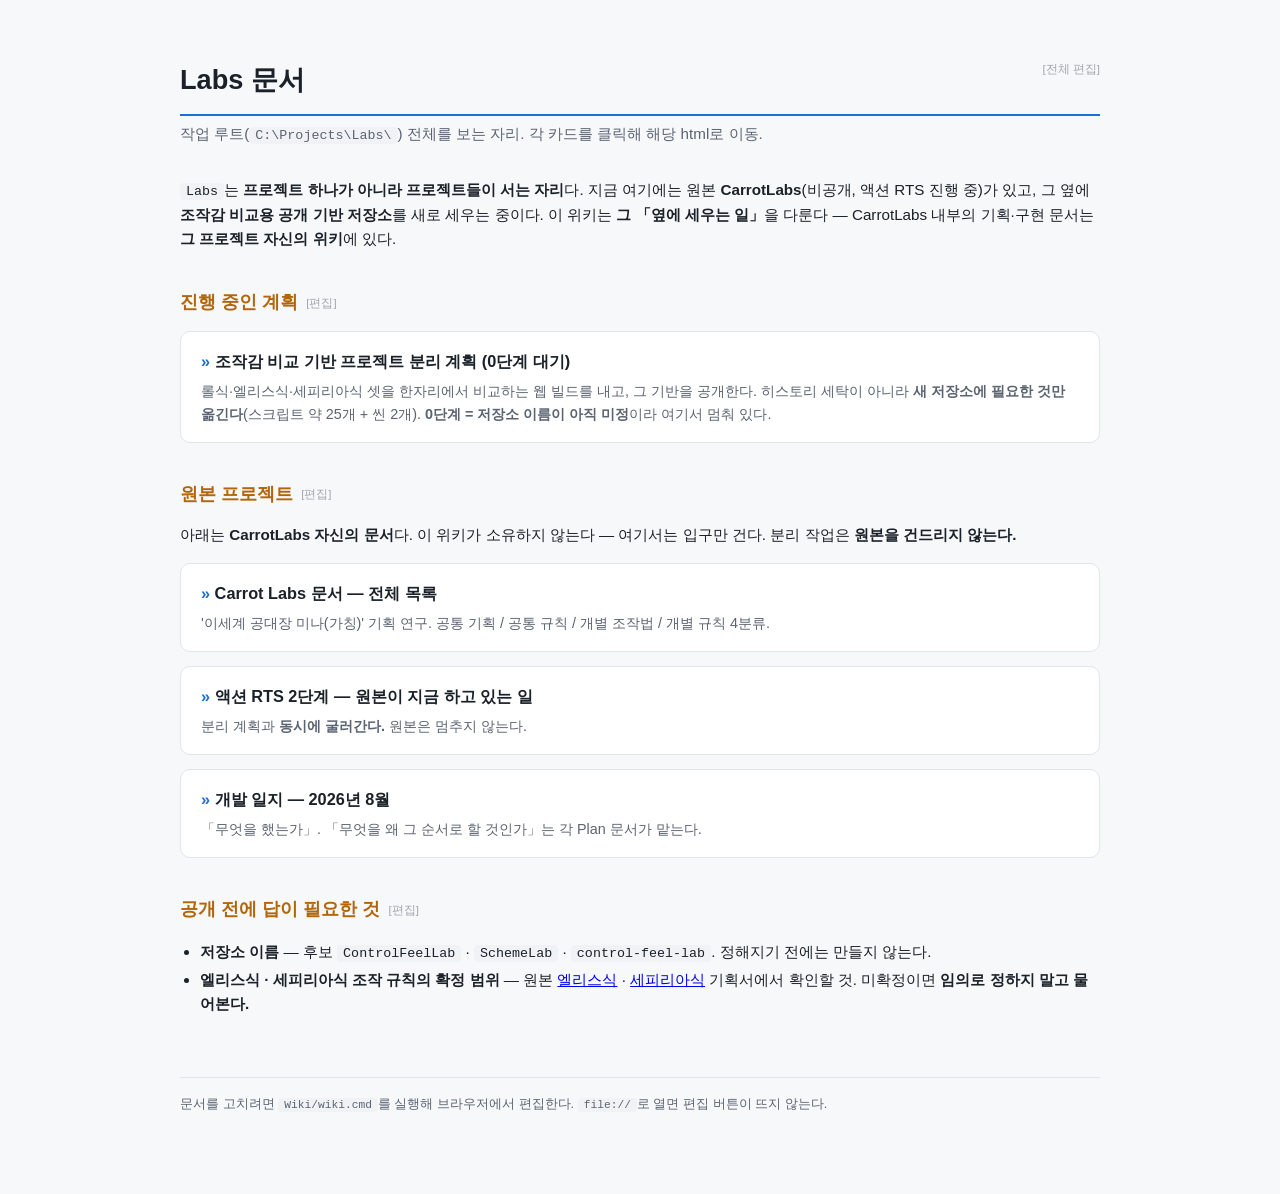
==== Wiki/index.html @ da0cc62c "루트 위키 세우기 — 분리 계획 문서화 plan.html을 Wiki/Plan.html로 옮기고 CarrotLabs/Wiki의 스타일·편집기를 그대로 재사용한다. 경로 표기를 Pra" ====
<!DOCTYPE html>
<html lang="ko">
<head>
<meta charset="UTF-8">
<title>Labs 문서</title>
<link rel="stylesheet" href="wiki.css">
<script src="wiki-edit.js" defer></script>
<style>
  h2{ font-size:1.15rem; margin:36px 0 4px; color:var(--accent2); }
</style>
</head>
<body>

<h1>Labs 문서</h1>
<div class="sub">작업 루트(<code>C:\Projects\Labs\</code>) 전체를 보는 자리. 각 카드를 클릭해 해당 html로 이동.</div>

<p>
<code>Labs</code>는 <b>프로젝트 하나가 아니라 프로젝트들이 서는 자리</b>다.
지금 여기에는 원본 <b>CarrotLabs</b>(비공개, 액션 RTS 진행 중)가 있고,
그 옆에 <b>조작감 비교용 공개 기반 저장소</b>를 새로 세우는 중이다.
이 위키는 <b>그 「옆에 세우는 일」</b>을 다룬다 &mdash;
CarrotLabs 내부의 기획·구현 문서는 <b>그 프로젝트 자신의 위키</b>에 있다.
</p>

<h2>진행 중인 계획</h2>

<a class="card" href="Plan.html">
  <div class="title">조작감 비교 기반 프로젝트 분리 계획 <b>(0단계 대기)</b></div>
  <div class="desc">롤식·엘리스식·세피리아식 셋을 한자리에서 비교하는 웹 빌드를 내고, 그 기반을 공개한다.
    히스토리 세탁이 아니라 <b>새 저장소에 필요한 것만 옮긴다</b>(스크립트 약 25개 + 씬 2개).
    <b>0단계 = 저장소 이름이 아직 미정</b>이라 여기서 멈춰 있다.</div>
</a>

<h2>원본 프로젝트</h2>

<p>아래는 <b>CarrotLabs 자신의 문서</b>다. 이 위키가 소유하지 않는다 &mdash; 여기서는 입구만 건다.
분리 작업은 <b>원본을 건드리지 않는다.</b></p>

<a class="card" href="../CarrotLabs/Wiki/index.html">
  <div class="title">Carrot Labs 문서 &mdash; 전체 목록</div>
  <div class="desc">'이세계 공대장 미나(가칭)' 기획 연구. 공통 기획 / 공통 규칙 / 개별 조작법 / 개별 규칙 4분류.</div>
</a>

<a class="card" href="../CarrotLabs/Wiki/Plan.html">
  <div class="title">액션 RTS 2단계 &mdash; 원본이 지금 하고 있는 일</div>
  <div class="desc">분리 계획과 <b>동시에 굴러간다.</b> 원본은 멈추지 않는다.</div>
</a>

<a class="card" href="../CarrotLabs/Wiki/DevLog08.html">
  <div class="title">개발 일지 &mdash; 2026년 8월</div>
  <div class="desc">「무엇을 했는가」. 「무엇을 왜 그 순서로 할 것인가」는 각 Plan 문서가 맡는다.</div>
</a>

<h2>공개 전에 답이 필요한 것</h2>

<ul>
  <li><b>저장소 이름</b> &mdash; 후보 <code>ControlFeelLab</code> · <code>SchemeLab</code> · <code>control-feel-lab</code>.
    정해지기 전에는 만들지 않는다.</li>
  <li><b>엘리스식 · 세피리아식 조작 규칙의 확정 범위</b> &mdash;
    원본 <a href="../CarrotLabs/Wiki/KeyboardMoveKeyboardSkill_Plan.html">엘리스식</a> ·
    <a href="../CarrotLabs/Wiki/KeyboardMoveMouseAttack_Plan.html">세피리아식</a> 기획서에서 확인할 것.
    미확정이면 <b>임의로 정하지 말고 물어본다.</b></li>
</ul>

<footer>
문서를 고치려면 <code>Wiki/wiki.cmd</code>를 실행해 브라우저에서 편집한다.
<code>file://</code>로 열면 편집 버튼이 뜨지 않는다.
</footer>

</body>
</html>
---- Wiki/wiki.css ----
:root{
  --bg:#0f1216; --panel:#171b21; --text:#e6e9ee; --muted:#93a0b3;
  --accent:#7cc6ff; --accent2:#ffb86b; --line:#2a303a; --code:#1d232b;
}
@media (prefers-color-scheme: light){
  :root{ --bg:#f7f8fa; --panel:#ffffff; --text:#1b2129; --muted:#5b6472;
    --accent:#1c6fd6; --accent2:#b4650a; --line:#e2e5ea; --code:#f0f2f5; }
}
:root[data-theme="dark"]{
  --bg:#0f1216; --panel:#171b21; --text:#e6e9ee; --muted:#93a0b3;
  --accent:#7cc6ff; --accent2:#ffb86b; --line:#2a303a; --code:#1d232b;
}
:root[data-theme="light"]{
  --bg:#f7f8fa; --panel:#ffffff; --text:#1b2129; --muted:#5b6472;
  --accent:#1c6fd6; --accent2:#b4650a; --line:#e2e5ea; --code:#f0f2f5;
}
body{ background:var(--bg); color:var(--text); font-family:-apple-system,"Segoe UI",Pretendard,sans-serif;
  line-height:1.6; max-width:920px; margin:0 auto; padding:40px 24px 80px; }
h1{ font-size:1.7rem; border-bottom:2px solid var(--accent); padding-bottom:12px; margin-bottom:6px;}
.sub{ color:var(--muted); margin-bottom:32px; font-size:0.95rem;}
h2{ font-size:1.25rem; margin-top:44px; color:var(--accent); }
h3{ font-size:1.02rem; margin-top:22px; color:var(--text);}
p, li{ font-size:0.95rem; }
.card{ background:var(--panel); border:1px solid var(--line); border-radius:10px; padding:18px 22px; margin:14px 0;}
code, .code{ background:var(--code); border-radius:4px; padding:1px 6px; font-family:"SF Mono",Consolas,monospace; font-size:0.88em;}
table{ border-collapse:collapse; width:100%; margin:12px 0; font-size:0.9rem;}
th,td{ border:1px solid var(--line); padding:8px 10px; text-align:left; vertical-align:top;}
th{ background:var(--code); color:var(--muted); font-weight:600;}
ul,ol{ padding-left:20px;} li{ margin:4px 0;}
footer{ margin-top:60px; color:var(--muted); font-size:0.8rem; border-top:1px solid var(--line); padding-top:16px;}
.backlink{ display:inline-block; margin-bottom:20px; color:var(--muted); text-decoration:none; font-size:0.88rem;}
.backlink:hover{ color:var(--accent); }

/* wiki-edit.js 전용 (인라인 편집기) */
dialog.wiki-editor menu button{ background:var(--panel); color:var(--text);
  border:1px solid var(--line); border-radius:6px; padding:6px 12px; font-size:0.85rem;
  font-family:inherit; cursor:pointer; }
dialog.wiki-editor menu button:hover{ border-color:var(--accent); color:var(--accent); }
h1 > .wiki-editsec{ float:right; margin-top:0.35em; }
.wiki-editsec{ margin-left:8px; vertical-align:middle; background:none; border:none; padding:0;
  color:var(--muted); font-family:inherit; font-size:0.72rem; cursor:pointer; opacity:.55; transition:opacity .12s; }
h1:hover > .wiki-editsec, h2:hover > .wiki-editsec, h3:hover > .wiki-editsec,
.wiki-editsec:hover, .wiki-editsec:focus{ opacity:1; color:var(--accent); }
dialog.wiki-editor{ width:min(1100px,92vw); height:88vh; padding:0; background:var(--panel); color:var(--text);
  border:1px solid var(--line); border-radius:10px; }
dialog.wiki-editor::backdrop{ background:rgba(0,0,0,.55); }
dialog.wiki-editor form{ display:flex; flex-direction:column; height:100%; padding:16px 18px; box-sizing:border-box; }
dialog.wiki-editor h3{ margin:0 0 10px; font-size:0.95rem; color:var(--accent); }
dialog.wiki-editor textarea{ flex:1; width:100%; box-sizing:border-box; resize:none; padding:12px;
  background:var(--code); color:var(--text); border:1px solid var(--line); border-radius:6px;
  font-family:"SF Mono",Consolas,monospace; font-size:0.82rem; line-height:1.5; tab-size:2; white-space:pre; }
dialog.wiki-editor menu{ display:flex; gap:8px; justify-content:flex-end; margin:12px 0 0; padding:0; }
dialog.wiki-editor menu button.primary{ border-color:var(--accent); color:var(--accent); }

/* index.html 전용 (문서 목록 카드) */
a.card{ display:block; background:var(--panel); border:1px solid var(--line); border-radius:10px;
  padding:16px 20px; margin:14px 0; text-decoration:none; color:var(--text); }
a.card:hover{ border-color:var(--accent); }
a.card .title{ font-weight:600; font-size:1.02rem; }
a.card .title::before{ content:"» "; color:var(--accent); }
a.card .desc{ color:var(--muted); font-size:0.9rem; margin-top:6px; }
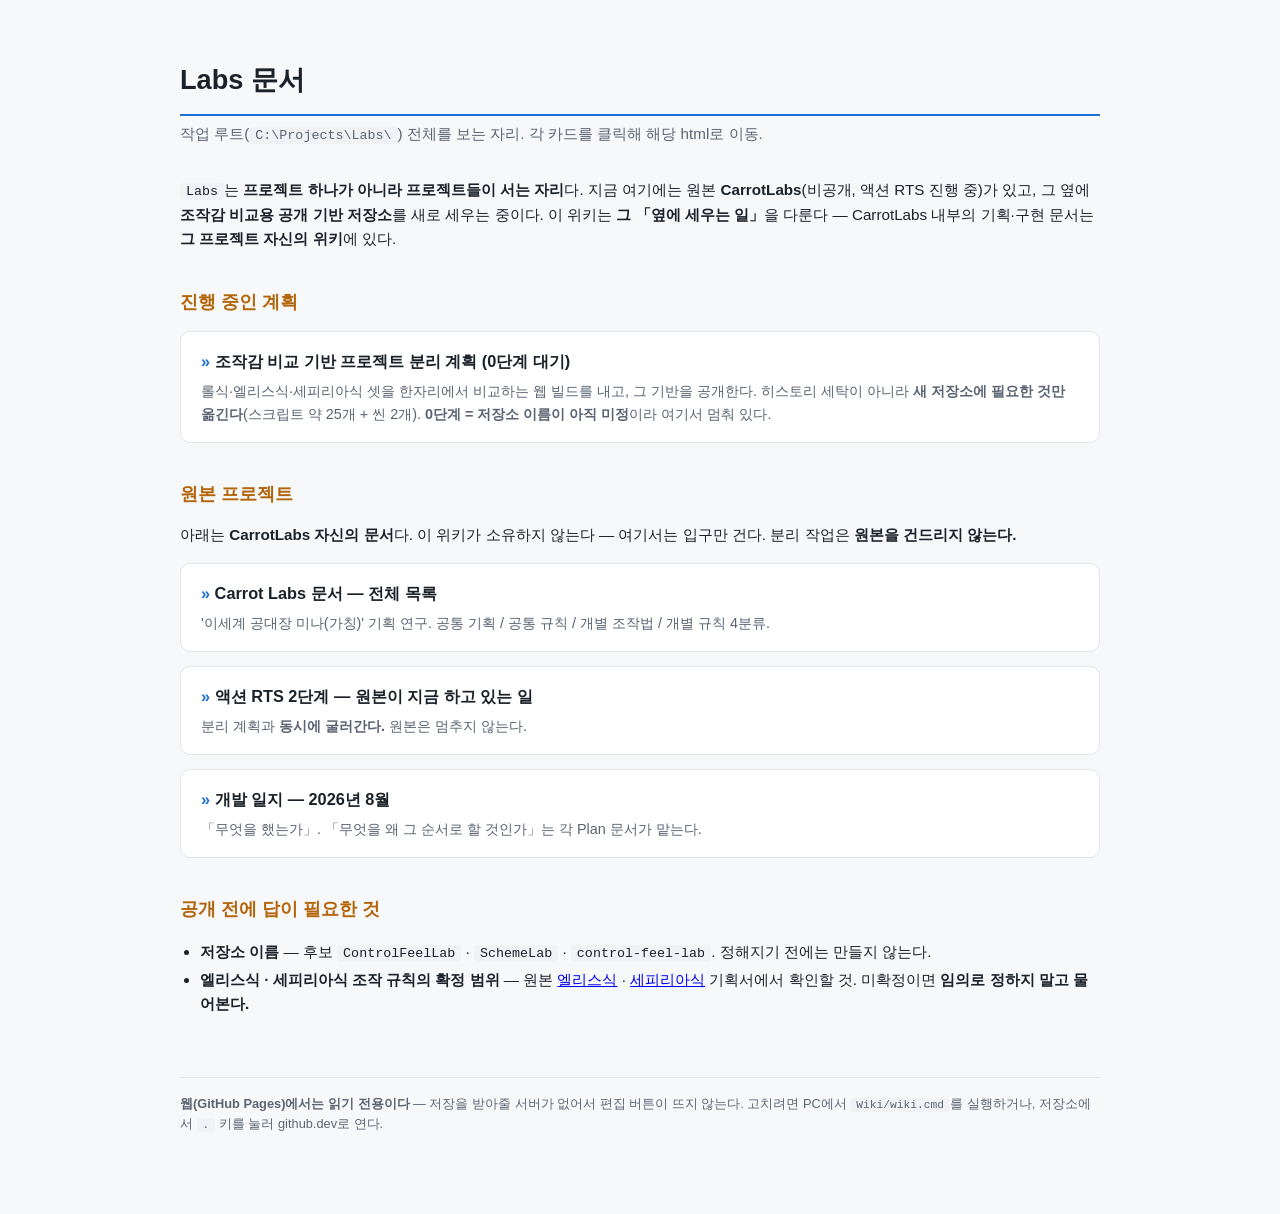
==== commit 3dc15c2f: "Pages에서 편집 UI를 띄우지 않는다 가드가 file://만 막고 있어서 정적 호스팅에서는 버튼이 뜨고 편집창까지 열린 뒤 저장 단계에서 405로 죽었다. 다 쓰고 나서야 알게" ====
--- a/Wiki/index.html
+++ b/Wiki/index.html
@@ -63,8 +63,8 @@
 </ul>
 
 <footer>
-문서를 고치려면 <code>Wiki/wiki.cmd</code>를 실행해 브라우저에서 편집한다.
-<code>file://</code>로 열면 편집 버튼이 뜨지 않는다.
+<b>웹(GitHub Pages)에서는 읽기 전용이다</b> &mdash; 저장을 받아줄 서버가 없어서 편집 버튼이 뜨지 않는다.
+고치려면 PC에서 <code>Wiki/wiki.cmd</code>를 실행하거나, 저장소에서 <code>.</code> 키를 눌러 github.dev로 연다.
 </footer>
 
 </body>
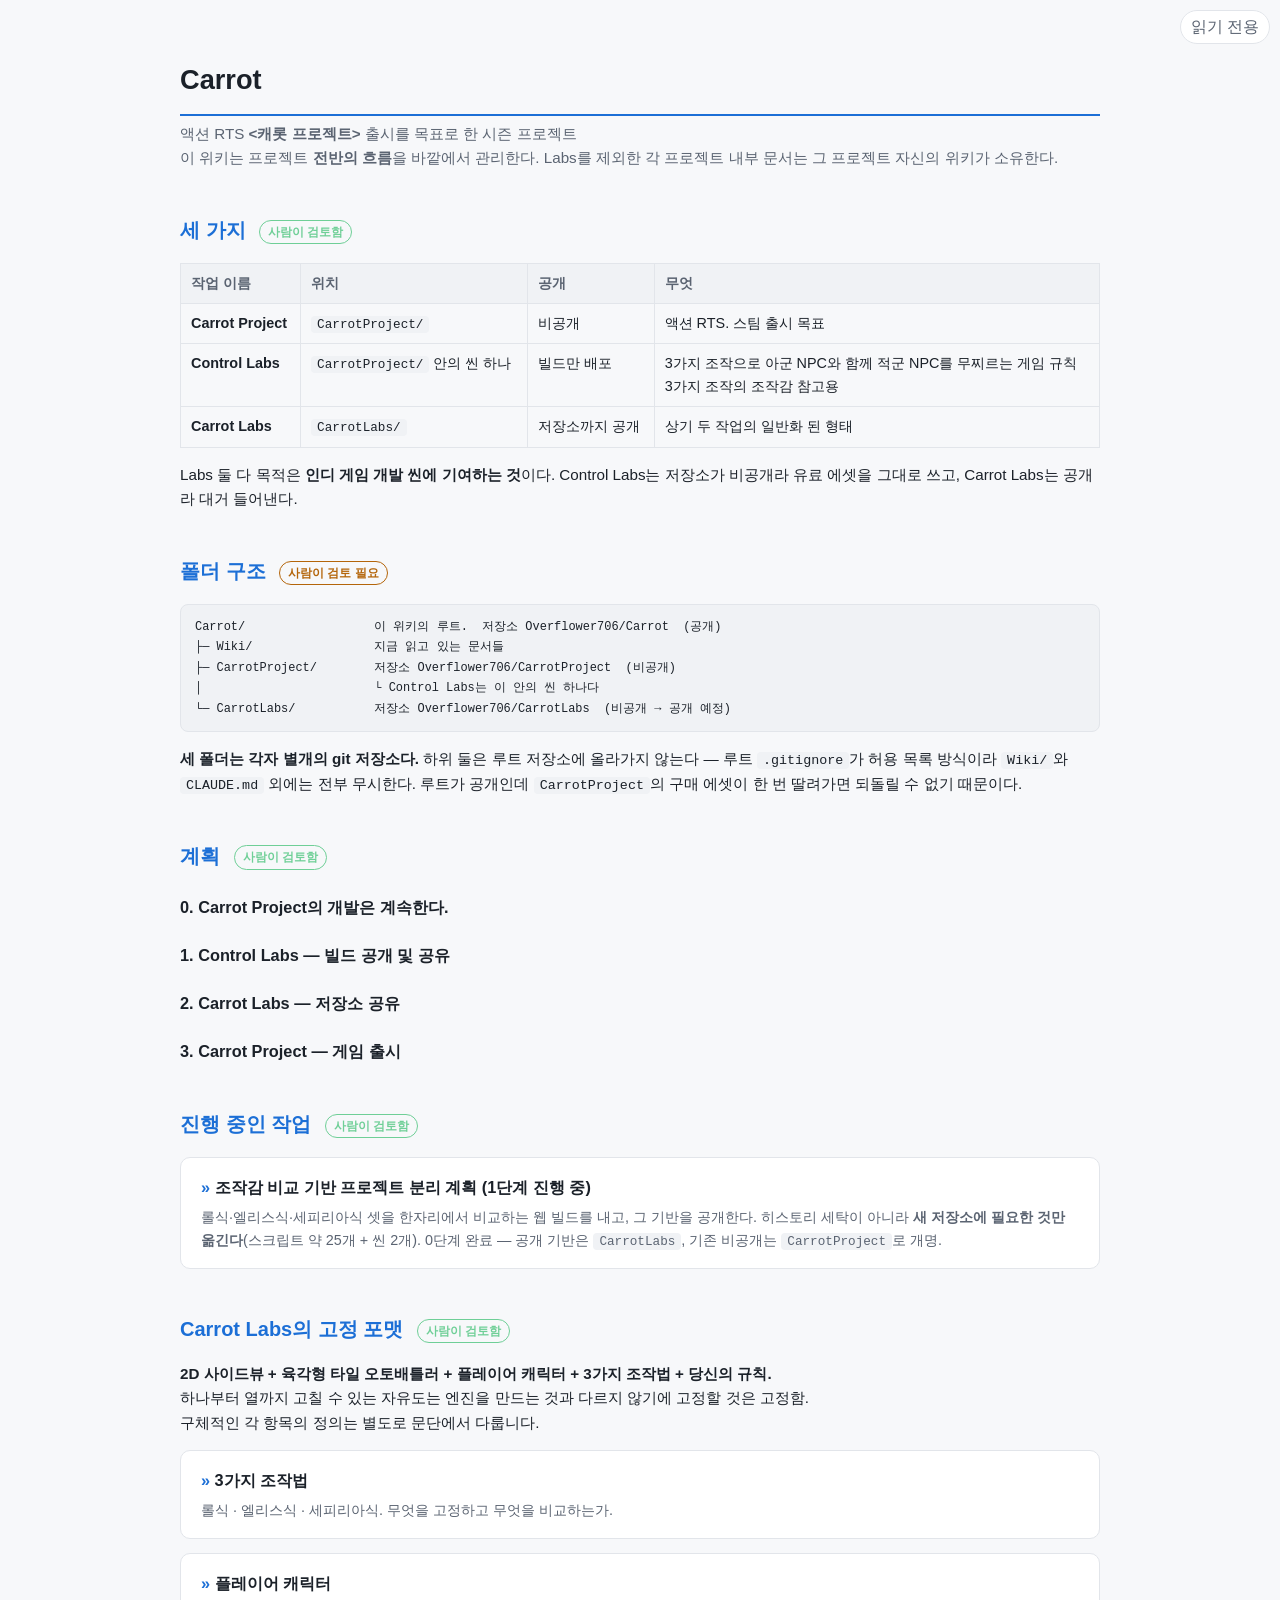
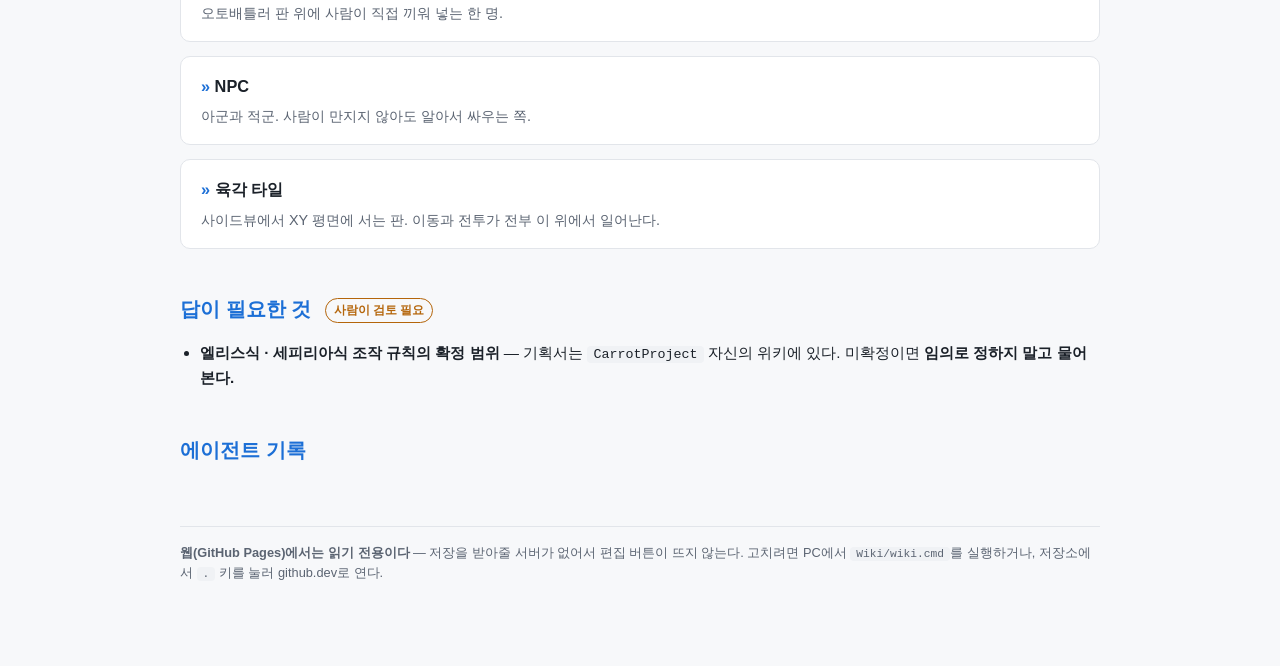
==== commit 614a3fe2: "위키를 세 갈래 구조로 다시 세운다 Carrot Project · Control Labs · Carrot Labs 셋을 표와 폴더 구조로 적었다. Control Labs가 문서에 " ====
--- a/Wiki/index.html
+++ b/Wiki/index.html
@@ -2,65 +2,96 @@
 <html lang="ko">
 <head>
 <meta charset="UTF-8">
-<title>Labs 문서</title>
+<title>Carrot</title>
 <link rel="stylesheet" href="wiki.css">
 <script src="wiki-edit.js" defer></script>
-<style>
-  h2{ font-size:1.15rem; margin:36px 0 4px; color:var(--accent2); }
-</style>
 </head>
 <body>
 
-<h1>Labs 문서</h1>
-<div class="sub">작업 루트(<code>C:\Projects\Labs\</code>) 전체를 보는 자리. 각 카드를 클릭해 해당 html로 이동.</div>
+<h1>Carrot</h1>
+<div class="sub">액션 RTS <b>&lt;캐롯 프로젝트&gt;</b> 출시를 목표로 한 시즌 프로젝트<br>
+이 위키는 프로젝트 <b>전반의 흐름</b>을 바깥에서 관리한다. Labs를 제외한 각 프로젝트 내부 문서는 그 프로젝트 자신의 위키가 소유한다.</div>
 
-<p>
-<code>Labs</code>는 <b>프로젝트 하나가 아니라 프로젝트들이 서는 자리</b>다.
-지금 여기에는 원본 <b>CarrotLabs</b>(비공개, 액션 RTS 진행 중)가 있고,
-그 옆에 <b>조작감 비교용 공개 기반 저장소</b>를 새로 세우는 중이다.
-이 위키는 <b>그 「옆에 세우는 일」</b>을 다룬다 &mdash;
-CarrotLabs 내부의 기획·구현 문서는 <b>그 프로젝트 자신의 위키</b>에 있다.
-</p>
+<h2>세 가지 <span class="tag t-ok">사람이 검토함</span></h2>
 
-<h2>진행 중인 계획</h2>
+<table>
+<tr><th>작업 이름</th><th>위치</th><th>공개</th><th>무엇</th></tr>
+<tr><td><b>Carrot Project</b></td><td><code>CarrotProject/</code></td><td>비공개</td>
+    <td>액션 RTS. 스팀 출시 목표</td></tr>
+<tr><td><b>Control Labs</b></td><td><code>CarrotProject/</code> 안의 씬 하나</td><td>빌드만 배포</td>
+    <td>3가지 조작으로 아군 NPC와 함께 적군 NPC를 무찌르는 게임 규칙<br>3가지 조작의 조작감 참고용</td></tr>
+<tr><td><b>Carrot Labs</b></td><td><code>CarrotLabs/</code></td><td>저장소까지 공개</td>
+    <td>상기 두 작업의 일반화 된 형태</td></tr>
+</table>
+
+<p>Labs 둘 다 목적은 <b>인디 게임 개발 씬에 기여하는 것</b>이다.
+Control Labs는 저장소가 비공개라 유료 에셋을 그대로 쓰고, Carrot Labs는 공개라 대거 들어낸다.</p>
+
+<h2>폴더 구조 <span class="tag t-review">사람이 검토 필요</span></h2>
+
+<pre><code>Carrot/                  이 위키의 루트.  저장소 Overflower706/Carrot  (공개)
+├─ Wiki/                 지금 읽고 있는 문서들
+├─ CarrotProject/        저장소 Overflower706/CarrotProject  (비공개)
+│                        └ Control Labs는 이 안의 씬 하나다
+└─ CarrotLabs/           저장소 Overflower706/CarrotLabs  (비공개 → 공개 예정)</code></pre>
+
+<p><b>세 폴더는 각자 별개의 git 저장소다.</b> 하위 둘은 루트 저장소에 올라가지 않는다 &mdash;
+루트 <code>.gitignore</code>가 허용 목록 방식이라 <code>Wiki/</code>와 <code>CLAUDE.md</code> 외에는 전부 무시한다.
+루트가 공개인데 <code>CarrotProject</code>의 구매 에셋이 한 번 딸려가면 되돌릴 수 없기 때문이다.</p>
+
+<h2>계획 <span class="tag t-ok">사람이 검토함</span></h2>
+
+<h3>0. Carrot Project의 개발은 계속한다.</h3>
+
+<h3>1. Control Labs — 빌드 공개 및 공유</h3>
+
+<h3>2. Carrot Labs — 저장소 공유</h3>
+
+<h3>3. Carrot Project — 게임 출시</h3>
+
+<h2>진행 중인 작업 <span class="tag t-ok">사람이 검토함</span></h2>
 
 <a class="card" href="Plan.html">
-  <div class="title">조작감 비교 기반 프로젝트 분리 계획 <b>(0단계 대기)</b></div>
+  <div class="title">조작감 비교 기반 프로젝트 분리 계획 <b>(1단계 진행 중)</b></div>
   <div class="desc">롤식·엘리스식·세피리아식 셋을 한자리에서 비교하는 웹 빌드를 내고, 그 기반을 공개한다.
     히스토리 세탁이 아니라 <b>새 저장소에 필요한 것만 옮긴다</b>(스크립트 약 25개 + 씬 2개).
-    <b>0단계 = 저장소 이름이 아직 미정</b>이라 여기서 멈춰 있다.</div>
+    0단계 완료 &mdash; 공개 기반은 <code>CarrotLabs</code>, 기존 비공개는 <code>CarrotProject</code>로 개명.</div>
 </a>
 
-<h2>원본 프로젝트</h2>
+<h2>Carrot Labs의 고정 포맷 <span class="tag t-ok">사람이 검토함</span></h2>
 
-<p>아래는 <b>CarrotLabs 자신의 문서</b>다. 이 위키가 소유하지 않는다 &mdash; 여기서는 입구만 건다.
-분리 작업은 <b>원본을 건드리지 않는다.</b></p>
+<p><b>2D 사이드뷰 + 육각형 타일 오토배틀러 + 플레이어 캐릭터 + 3가지 조작법 + 당신의 규칙.</b><br>
+하나부터 열까지 고칠 수 있는 자유도는 엔진을 만드는 것과 다르지 않기에 고정할 것은 고정함.<br>
+구체적인 각 항목의 정의는 별도로 문단에서 다룹니다.</p>
 
-<a class="card" href="../CarrotLabs/Wiki/index.html">
-  <div class="title">Carrot Labs 문서 &mdash; 전체 목록</div>
-  <div class="desc">'이세계 공대장 미나(가칭)' 기획 연구. 공통 기획 / 공통 규칙 / 개별 조작법 / 개별 규칙 4분류.</div>
+<a class="card" href="Controls.html">
+  <div class="title">3가지 조작법</div>
+  <div class="desc">롤식 · 엘리스식 · 세피리아식. 무엇을 고정하고 무엇을 비교하는가.</div>
 </a>
 
-<a class="card" href="../CarrotLabs/Wiki/Plan.html">
-  <div class="title">액션 RTS 2단계 &mdash; 원본이 지금 하고 있는 일</div>
-  <div class="desc">분리 계획과 <b>동시에 굴러간다.</b> 원본은 멈추지 않는다.</div>
+<a class="card" href="PlayerCharacter.html">
+  <div class="title">플레이어 캐릭터</div>
+  <div class="desc">오토배틀러 판 위에 사람이 직접 끼워 넣는 한 명.</div>
 </a>
 
-<a class="card" href="../CarrotLabs/Wiki/DevLog08.html">
-  <div class="title">개발 일지 &mdash; 2026년 8월</div>
-  <div class="desc">「무엇을 했는가」. 「무엇을 왜 그 순서로 할 것인가」는 각 Plan 문서가 맡는다.</div>
+<a class="card" href="Npc.html">
+  <div class="title">NPC</div>
+  <div class="desc">아군과 적군. 사람이 만지지 않아도 알아서 싸우는 쪽.</div>
 </a>
 
-<h2>공개 전에 답이 필요한 것</h2>
+<a class="card" href="Tile.html">
+  <div class="title">육각 타일</div>
+  <div class="desc">사이드뷰에서 XY 평면에 서는 판. 이동과 전투가 전부 이 위에서 일어난다.</div>
+</a>
+
+<h2>답이 필요한 것 <span class="tag t-review">사람이 검토 필요</span></h2>
 
 <ul>
-  <li><b>저장소 이름</b> &mdash; 후보 <code>ControlFeelLab</code> · <code>SchemeLab</code> · <code>control-feel-lab</code>.
-    정해지기 전에는 만들지 않는다.</li>
   <li><b>엘리스식 · 세피리아식 조작 규칙의 확정 범위</b> &mdash;
-    원본 <a href="../CarrotLabs/Wiki/KeyboardMoveKeyboardSkill_Plan.html">엘리스식</a> ·
-    <a href="../CarrotLabs/Wiki/KeyboardMoveMouseAttack_Plan.html">세피리아식</a> 기획서에서 확인할 것.
-    미확정이면 <b>임의로 정하지 말고 물어본다.</b></li>
+    기획서는 <code>CarrotProject</code> 자신의 위키에 있다. 미확정이면 <b>임의로 정하지 말고 물어본다.</b></li>
 </ul>
+
+<h2>에이전트 기록</h2>
 
 <footer>
 <b>웹(GitHub Pages)에서는 읽기 전용이다</b> &mdash; 저장을 받아줄 서버가 없어서 편집 버튼이 뜨지 않는다.
--- a/Wiki/wiki.css
+++ b/Wiki/wiki.css
@@ -52,6 +52,17 @@
 dialog.wiki-editor menu{ display:flex; gap:8px; justify-content:flex-end; margin:12px 0 0; padding:0; }
 dialog.wiki-editor menu button.primary{ border-color:var(--accent); color:var(--accent); }
 
+pre{ background:var(--code); border:1px solid var(--line); border-radius:8px; padding:12px 14px;
+  overflow-x:auto; font-size:0.85rem; line-height:1.5;}
+pre code{ background:none; padding:0; }
+
+/* 섹션 태그 */
+.tag{ display:inline-block; font-size:0.72rem; font-weight:700; padding:2px 8px; border-radius:99px;
+  border:1px solid currentColor; margin-left:8px; vertical-align:middle;}
+.t-now{ color:#6fcf97;} .t-next{ color:var(--accent2);} .t-later{ color:var(--muted);} .t-block{ color:#ff7b72;}
+.t-review{ color:var(--accent2);}   /* 사람이 검토 필요 — 클로드가 쓴 그대로 */
+.t-ok{ color:#6fcf97;}              /* 사람이 검토함 */
+
 /* index.html 전용 (문서 목록 카드) */
 a.card{ display:block; background:var(--panel); border:1px solid var(--line); border-radius:10px;
   padding:16px 20px; margin:14px 0; text-decoration:none; color:var(--text); }
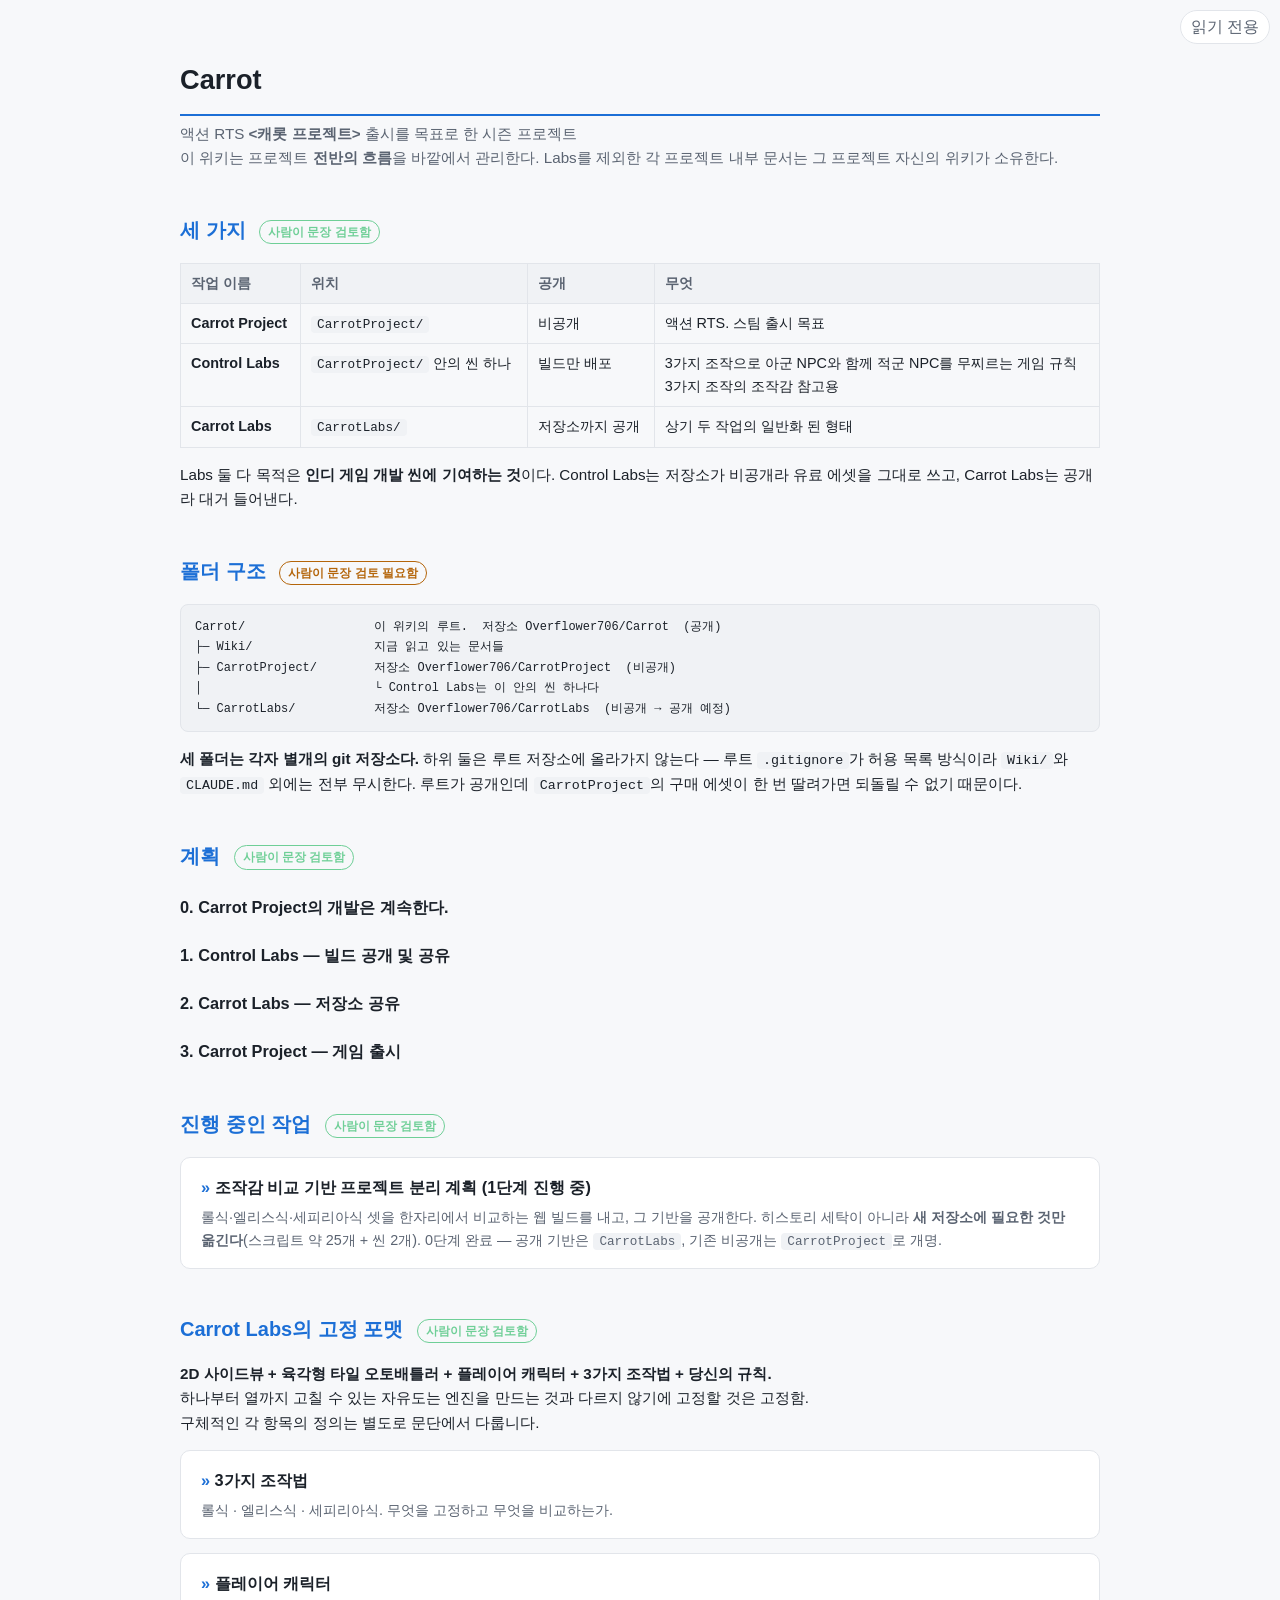
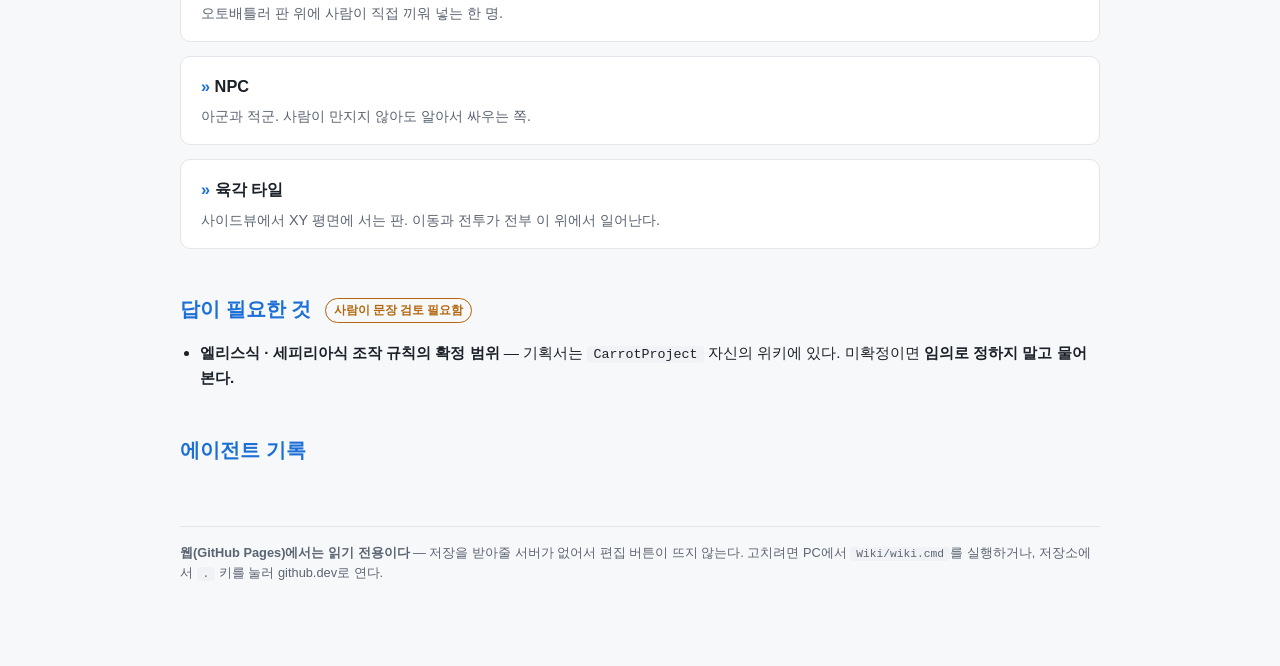
==== commit a08ae6dc: "태그 문구를 class가 정하게 한다 빈 span만 쓰면 글자는 CSS가 채운다(:empty::after). class를 바꾸면 글자도 따라 바뀌므로 「t-ok으로 고쳤는데 안쪽 " ====
--- a/Wiki/index.html
+++ b/Wiki/index.html
@@ -12,7 +12,7 @@
 <div class="sub">액션 RTS <b>&lt;캐롯 프로젝트&gt;</b> 출시를 목표로 한 시즌 프로젝트<br>
 이 위키는 프로젝트 <b>전반의 흐름</b>을 바깥에서 관리한다. Labs를 제외한 각 프로젝트 내부 문서는 그 프로젝트 자신의 위키가 소유한다.</div>
 
-<h2>세 가지 <span class="tag t-ok">사람이 검토함</span></h2>
+<h2>세 가지 <span class="tag t-ok"></span></h2>
 
 <table>
 <tr><th>작업 이름</th><th>위치</th><th>공개</th><th>무엇</th></tr>
@@ -27,7 +27,7 @@
 <p>Labs 둘 다 목적은 <b>인디 게임 개발 씬에 기여하는 것</b>이다.
 Control Labs는 저장소가 비공개라 유료 에셋을 그대로 쓰고, Carrot Labs는 공개라 대거 들어낸다.</p>
 
-<h2>폴더 구조 <span class="tag t-review">사람이 검토 필요</span></h2>
+<h2>폴더 구조 <span class="tag t-review"></span></h2>
 
 <pre><code>Carrot/                  이 위키의 루트.  저장소 Overflower706/Carrot  (공개)
 ├─ Wiki/                 지금 읽고 있는 문서들
@@ -39,7 +39,7 @@
 루트 <code>.gitignore</code>가 허용 목록 방식이라 <code>Wiki/</code>와 <code>CLAUDE.md</code> 외에는 전부 무시한다.
 루트가 공개인데 <code>CarrotProject</code>의 구매 에셋이 한 번 딸려가면 되돌릴 수 없기 때문이다.</p>
 
-<h2>계획 <span class="tag t-ok">사람이 검토함</span></h2>
+<h2>계획 <span class="tag t-ok"></span></h2>
 
 <h3>0. Carrot Project의 개발은 계속한다.</h3>
 
@@ -49,7 +49,7 @@
 
 <h3>3. Carrot Project — 게임 출시</h3>
 
-<h2>진행 중인 작업 <span class="tag t-ok">사람이 검토함</span></h2>
+<h2>진행 중인 작업 <span class="tag t-ok"></span></h2>
 
 <a class="card" href="Plan.html">
   <div class="title">조작감 비교 기반 프로젝트 분리 계획 <b>(1단계 진행 중)</b></div>
@@ -58,7 +58,7 @@
     0단계 완료 &mdash; 공개 기반은 <code>CarrotLabs</code>, 기존 비공개는 <code>CarrotProject</code>로 개명.</div>
 </a>
 
-<h2>Carrot Labs의 고정 포맷 <span class="tag t-ok">사람이 검토함</span></h2>
+<h2>Carrot Labs의 고정 포맷 <span class="tag t-ok"></span></h2>
 
 <p><b>2D 사이드뷰 + 육각형 타일 오토배틀러 + 플레이어 캐릭터 + 3가지 조작법 + 당신의 규칙.</b><br>
 하나부터 열까지 고칠 수 있는 자유도는 엔진을 만드는 것과 다르지 않기에 고정할 것은 고정함.<br>
@@ -84,7 +84,7 @@
   <div class="desc">사이드뷰에서 XY 평면에 서는 판. 이동과 전투가 전부 이 위에서 일어난다.</div>
 </a>
 
-<h2>답이 필요한 것 <span class="tag t-review">사람이 검토 필요</span></h2>
+<h2>답이 필요한 것 <span class="tag t-review"></span></h2>
 
 <ul>
   <li><b>엘리스식 · 세피리아식 조작 규칙의 확정 범위</b> &mdash;
--- a/Wiki/wiki.css
+++ b/Wiki/wiki.css
@@ -60,8 +60,20 @@
 .tag{ display:inline-block; font-size:0.72rem; font-weight:700; padding:2px 8px; border-radius:99px;
   border:1px solid currentColor; margin-left:8px; vertical-align:middle;}
 .t-now{ color:#6fcf97;} .t-next{ color:var(--accent2);} .t-later{ color:var(--muted);} .t-block{ color:#ff7b72;}
-.t-review{ color:var(--accent2);}   /* 사람이 검토 필요 — 클로드가 쓴 그대로 */
-.t-ok{ color:#6fcf97;}              /* 사람이 검토함 */
+.t-review{ color:var(--accent2);}   /* 사람이 문장 검토 필요함 — 클로드가 쓴 그대로 */
+.t-ok{ color:#6fcf97;}              /* 사람이 문장 검토함 */
+/* 글자는 class가 정한다 — 빈 span만 쓰면 된다. class를 바꾸면 글자도 따라 바뀐다 */
+.t-review:empty::after{ content:"사람이 문장 검토 필요함";}
+.t-ok:empty::after{ content:"사람이 문장 검토함";}
+
+/* 기획 상태 태그 — 문구도 class가 정한다. 표준이면 빈 span,
+   「일부 미정」처럼 덧붙일 말이 있으면 그때만 글자를 적는다 */
+.status{ display:inline-block; font-size:0.75rem; font-weight:700; padding:2px 8px; border-radius:99px;
+  border:1px solid currentColor; margin-left:8px; vertical-align:middle;}
+.s-fixed{ color:#6fcf97;} .s-open{ color:var(--accent2);} .s-none{ color:var(--muted);}
+.s-fixed:empty::after{ content:"확정";}
+.s-open:empty::after{ content:"미정";}
+.s-none:empty::after{ content:"해당 없음";}
 
 /* index.html 전용 (문서 목록 카드) */
 a.card{ display:block; background:var(--panel); border:1px solid var(--line); border-radius:10px;
